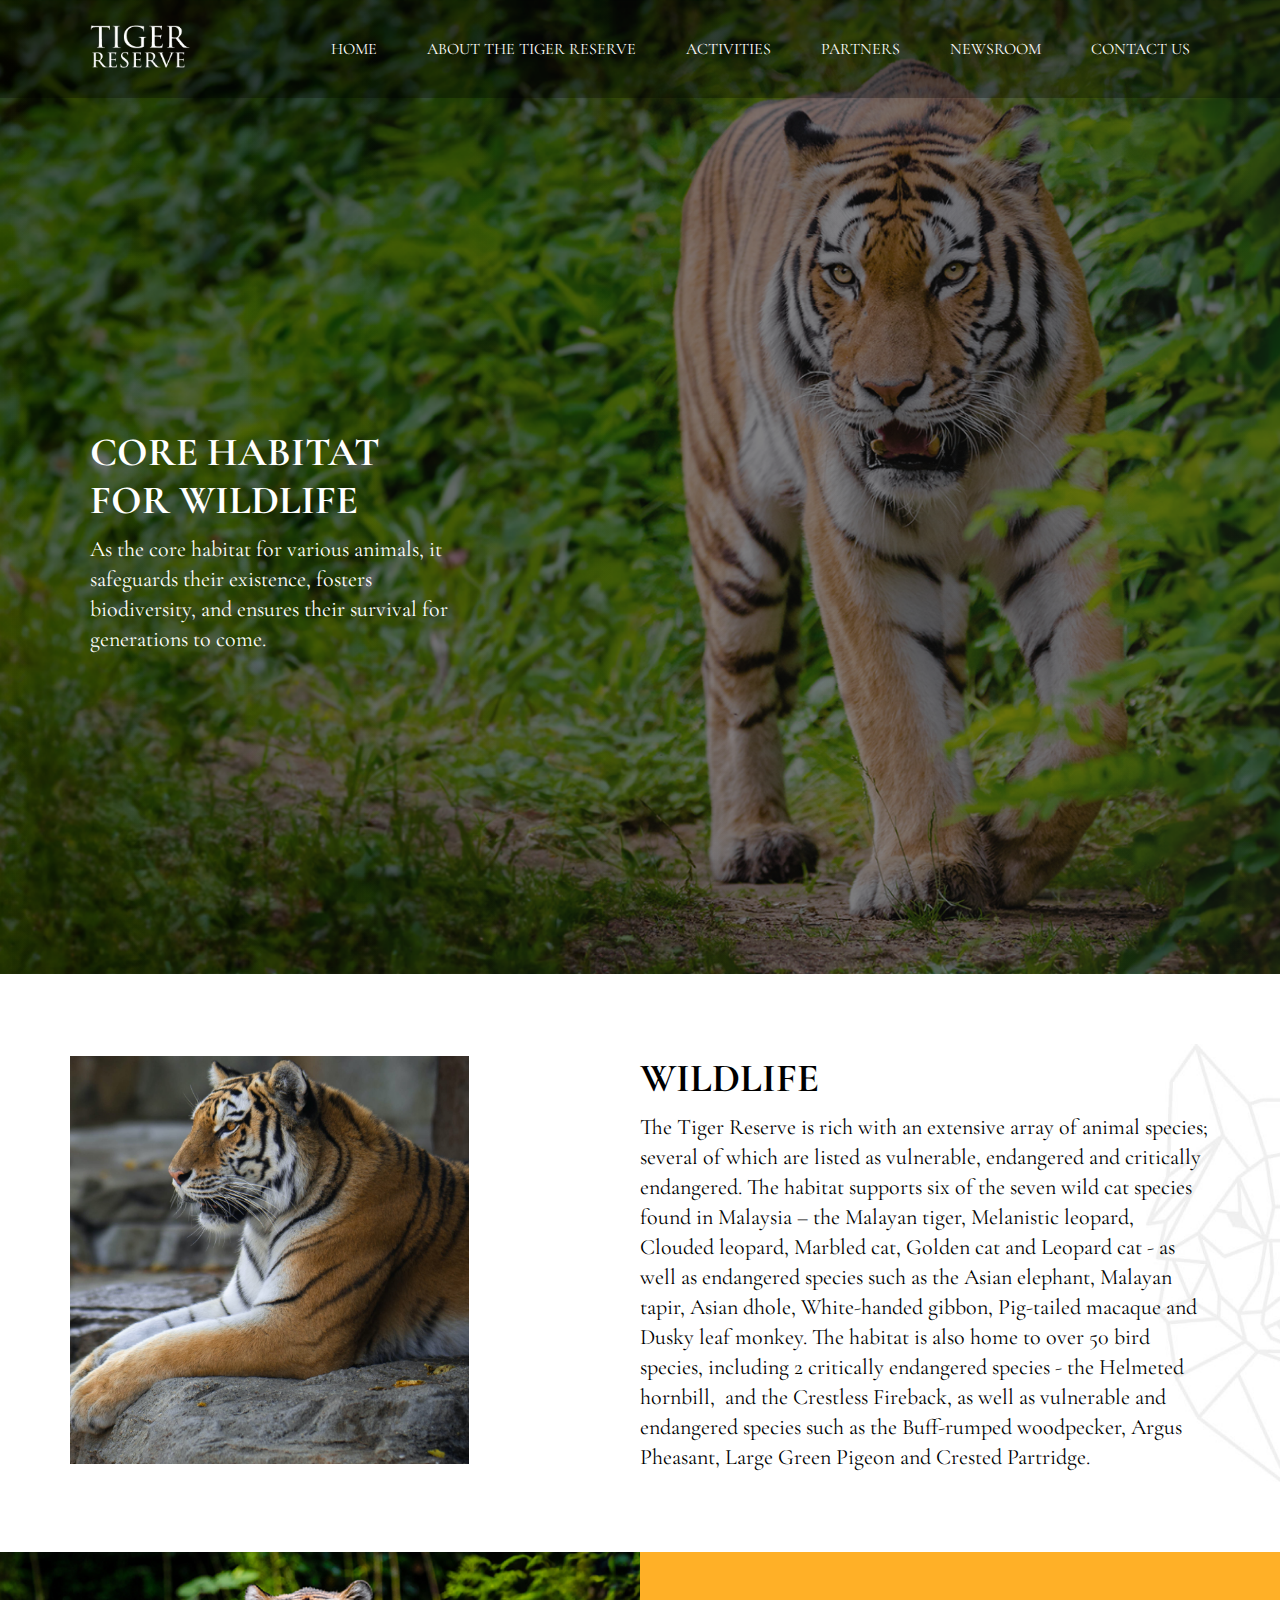
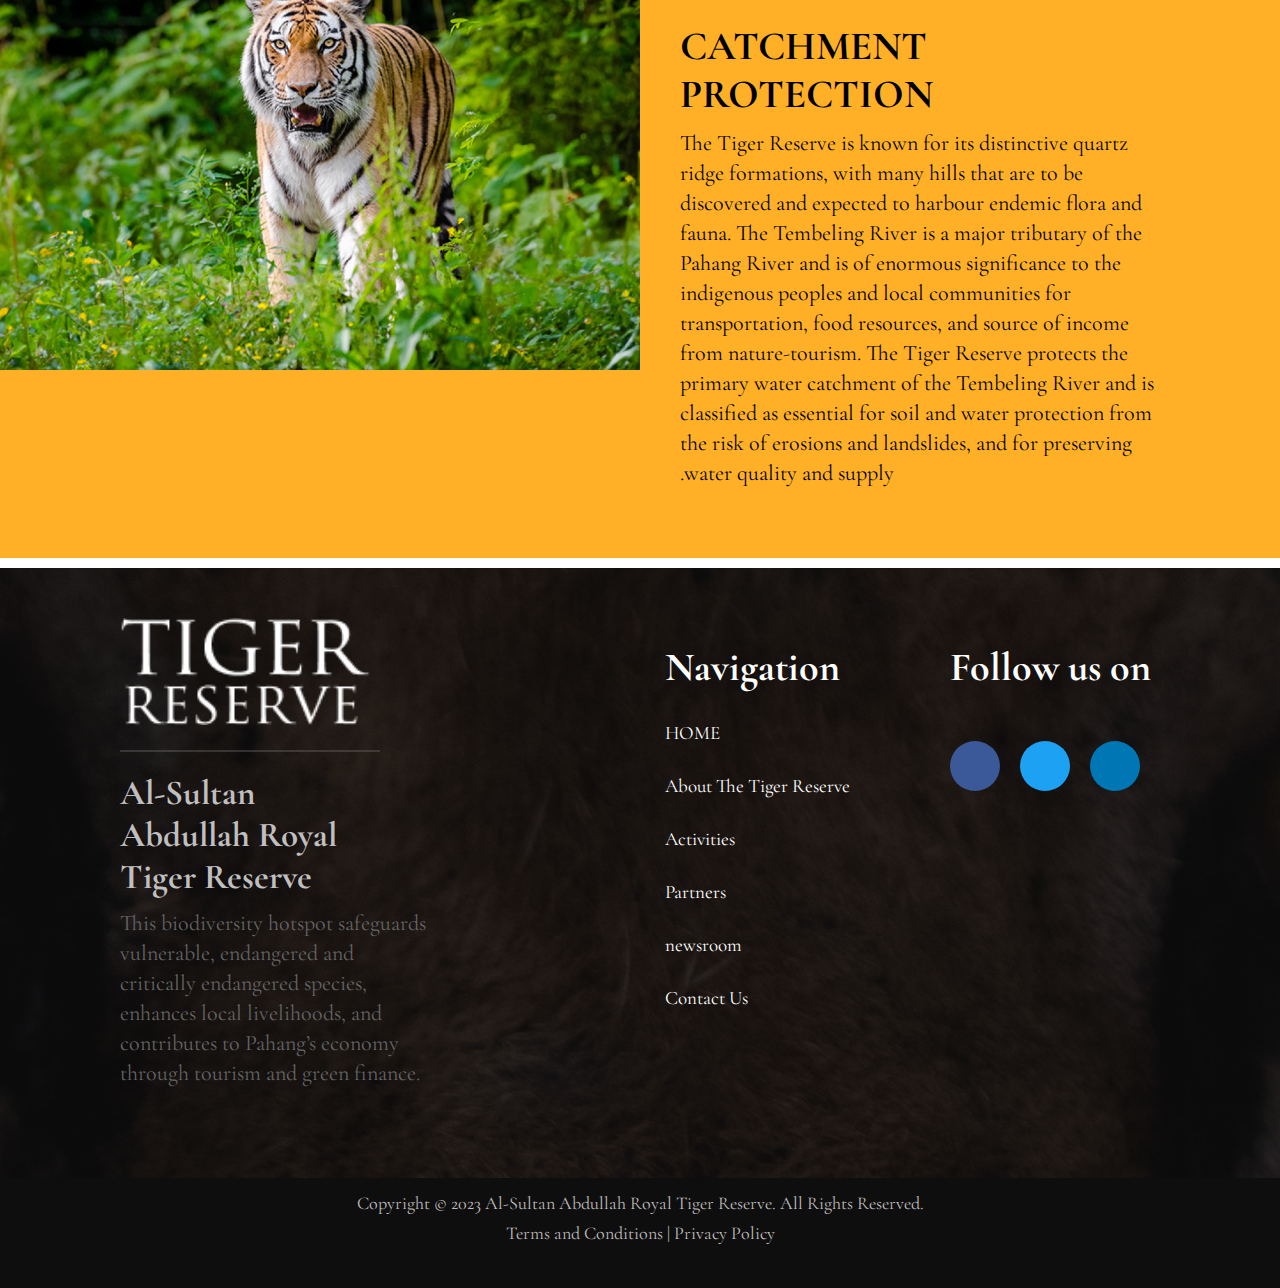
==== about.html @ 1e88d38a "add catchment section" ====
<!DOCTYPE html>
<html lang="en">
  <head>
    <meta charset="UTF-8" />
    <meta name="viewport" content="width=device-width, initial-scale=1.0" />
    <!-- google-font -->
    <link rel="preconnect" href="https://fonts.googleapis.com" />
    <link rel="preconnect" href="https://fonts.gstatic.com" crossorigin />
    <link
      href="https://fonts.googleapis.com/css2?family=Cormorant+Garamond:wght@400;700&display=swap"
      rel="stylesheet"
    />
    <!-- font-awesome -->
    <link
      rel="stylesheet"
      href="https://cdnjs.cloudflare.com/ajax/libs/font-awesome/6.4.0/css/all.min.css"
      integrity="sha512-iecdLmaskl7CVkqkXNQ/ZH/XLlvWZOJyj7Yy7tcenmpD1ypASozpmT/E0iPtmFIB46ZmdtAc9eNBvH0H/ZpiBw=="
      crossorigin="anonymous"
      referrerpolicy="no-referrer"
    />

    <!-- css -->
    <link rel="stylesheet" href="./css/style.css" />
    <link rel="stylesheet" href="./css/responsive.css" />
    <title>Document</title>
  </head>
  <body>
    <!-- header-section  -->
    <header class="about-page-header-section">
      <div class="nav-container">
        <div class="container">
          <nav>
            <a href="./index.html"
              ><img class="logo-1" src="./images/logo.png" alt="logo"
            /></a>
            <ul>
              <li><a href="/index.html">HOME</a></li>
              <li><a href="/about.html">About The Tiger Reserve</a></li>
              <li><a href="#">Activities </a></li>
              <li><a href="#">Partners</a></li>
              <li><a href="#">newsroom</a></li>
              <li><a href="#">Contact Us</a></li>
            </ul>
            <i class="fa-solid fa-bars"></i>
          </nav>
        </div>
      </div>
      <div class="container">
        <div class="banner about-page-banner">
          <h1 class="heading">Core Habitat for Wildlife</h1>
          <p>
            As the core habitat for various animals, it safeguards their
            existence, fosters biodiversity, and ensures their survival for
            generations to come.
          </p>
        </div>
      </div>
    </header>

    <!-- wild-life-section -->
    <section class="wild-life-section">
      <div class="container">
        <div class="wild-life-content">
          <div class="side-pic">
            <img
              src="./images/pexels-julissa-helmuth-3275319 1.png"
              alt="tiger"
            />
          </div>
          <div class="side-text">
            <h1>Wildlife</h1>
            <p>
              The Tiger Reserve is rich with an extensive array of animal
              species; several of which are listed as vulnerable, endangered and
              critically endangered. The habitat supports six of the seven wild
              cat species found in Malaysia – the Malayan tiger, Melanistic
              leopard, Clouded leopard, Marbled cat, Golden cat and Leopard cat
              - as well as endangered species such as the Asian elephant,
              Malayan tapir, Asian dhole, White-handed gibbon, Pig-tailed
              macaque and Dusky leaf monkey. The habitat is also home to over 50
              bird species, including 2 critically endangered species - the
              Helmeted hornbill,  and the Crestless Fireback, as well as
              vulnerable and endangered species such as the Buff-rumped
              woodpecker, Argus Pheasant, Large Green Pigeon and Crested
              Partridge. 
            </p>
          </div>
        </div>
      </div>
    </section>

    <!--  catchment-protect-section -->
    <section class="catchment-protect-section">
      <div class="container">
        <div class="catchment-protect-text">
          <h1>Catchment Protection</h1>
          <p>
            The Tiger Reserve is known for its distinctive quartz ridge
            formations, with many hills that are to be discovered and expected
            to harbour endemic flora and fauna. The Tembeling River is a major
            tributary of the Pahang River and is of enormous significance to the
            indigenous peoples and local communities for transportation, food
            resources, and source of income from nature-tourism. The Tiger
            Reserve protects the primary water catchment of the Tembeling River
            and is classified as essential for soil and water protection from
            the risk of erosions and landslides, and for preserving water
            quality and supply. 
          </p>
        </div>
      </div>
    </section>

    <!-- footer -->
    <footer>
      <div class="container">
        <div class="footer-content">
          <div class="logo">
            <a href="./index.html"
              ><img
                class="logo-1 logo-1-big"
                src="./images/logo.png"
                alt="logo"
            /></a>
            <h2>Al-Sultan Abdullah Royal Tiger Reserve</h2>
            <p>
              This biodiversity hotspot safeguards vulnerable, endangered and
              critically endangered species, enhances local livelihoods, and
              contributes to Pahang’s economy through tourism and green finance.
            </p>
          </div>
          <div class="others">
            <div class="navigation">
              <h2>Navigation</h2>
              <ul>
                <li><a href="/">HOME</a></li>
                <li><a href="#">About The Tiger Reserve</a></li>
                <li><a href="#">Activities </a></li>
                <li><a href="#">Partners</a></li>
                <li><a href="#">newsroom</a></li>
                <li><a href="#">Contact Us</a></li>
              </ul>
            </div>
            <div class="follow-us">
              <h2>Follow us on</h2>
              <div class="social-icons">
                <i
                  class="fa-brands fa-facebook-f"
                  style="background-color: #3b5998"
                ></i>
                <i
                  class="fa-brands fa-twitter"
                  style="background-color: #1da1f2"
                ></i>
                <i
                  class="fa-brands fa-linkedin-in"
                  style="background-color: #0077b5"
                ></i>
              </div>
            </div>
          </div>
        </div>
      </div>
      <div class="copyright-section">
        <p>
          Copyright © 2023 Al-Sultan Abdullah Royal Tiger Reserve. All Rights
          Reserved. <br />
          Terms and Conditions | Privacy Policy
        </p>
      </div>
    </footer>
  </body>
</html>
---- css/style.css ----
* {
  margin: 0;
  padding: 0;
  box-sizing: border-box;
}

body {
  font-family: "Cormorant Garamond", serif;
}
.container {
  max-width: 1140px;
  width: 100%;
  margin: 0 auto;
}
/* common-css */
img {
  width: 100%;
}
h1 {
  font-size: 40px;
  margin: 10px 0;
  text-transform: uppercase;
}
p {
  font-size: 22px;
  margin: 10px 0;
  line-height: 30px;
  text-transform: none;
}
.btn {
  padding: 13.5px 25px 14.4px 25px;
  text-align: center;
  border: none;
  background-color: #f41a27;
  border-radius: 25px;
  color: #fff;
  font-weight: 600;
  font-size: 16px;
  transition: 0.3s ease-in-out;
}
.btn:hover {
  background-color: #dd0a18;
}
ul li {
  list-style: none;
}
a {
  color: #fff;
  text-decoration: none;
}
/* header */
.home-page-header {
  text-transform: uppercase;
  background-image: url("../images/pexels-tom-fisk-2739664\ 1.png"),
    linear-gradient(rgba(0, 0, 0, 0.4), rgba(0, 0, 0, 0.7));
  background-blend-mode: overlay;

  background-position: center;
  background-size: cover;
  background-repeat: no-repeat;
  color: rgba(255, 255, 255, 0.7);
}
.logo-1 {
  width: 100px;
}
.nav-container {
  background-image: url(),
    linear-gradient(rgba(0, 0, 0, 0.3), rgba(0, 0, 0, 0.3));
  background-blend-mode: overlay;
}
nav {
  padding: 25px 20px;
}
.fa-bars {
  display: none;
}
nav,
nav ul {
  display: flex;
  align-items: center;
  justify-content: space-between;
}
ul li {
  margin-left: 50px;
}
/* banner */
.banner {
  padding: 320px 0;
  text-align: center;
}
.banner p {
  width: 70%;
  margin: 0 auto;
}
/* main */
main section {
  margin-top: 10px;
}

/* discovering-section */
.discovering-section,
.ecosystem-services-section {
  text-transform: uppercase;
  background-image: url("../images/tiger-eating.png");
  background-position: center;
  background-size: cover;
  background-repeat: no-repeat;
  color: #000;
}
.discovering-content {
  display: flex;
  justify-content: flex-end;
  align-items: center;
  margin-left: 400px;
}
.contents {
  background-color: rgba(255, 176, 39, 1);
  padding: 40px;
  width: 700px;
  height: auto;
  margin: 100px 50px;
}
.contents h1 {
  width: 70%;
  font-size: 40px;
}
.contents p {
  color: #000;
  font-size: 16px;
  line-height: 25px;
  font-family: Georgia, "Times New Roman", Times, serif;
  text-transform: none;
}
.contents button {
  margin: 20px 0;
}

/* ecosystem-services-section */
.ecosystem-services-section {
  background-image: url("../images/forest-3.png");
  background-position: center;
  background-size: cover;
  background-repeat: no-repeat;
  color: #fff;
}
.ecosystem-services-section h1 {
  text-transform: uppercase;
}
.ecosystem-services-container {
  background-color: rgba(0, 0, 0, 0.6);
  width: 50%;
  text-align: start;
}
.services-contents {
  padding: 100px 20px;
}
.services-texts {
  width: 90%;
}
.services-texts h1 {
  color: #ffb027;
}

/* footer */
footer {
  margin-top: 10px;
  background-image: url("/images/pexels-sukh-winder-5611636\ 1.png");
  background-color: rgb(14, 14, 14);
  background-position: center;
  background-size: cover;
  background-repeat: no-repeat;

  color: #fff;
}
.footer-content {
  padding: 50px;
}
.footer-content,
.others {
  color: #fff;
  display: flex;
  justify-content: space-between;
  align-items: start;
}
.logo {
  width: 50%;
}
.logo-1-big {
  margin-bottom: 20px;
  width: 250px;
}

.big {
  font-size: 80px;
}
.logo h1 {
  font-size: 65px;
  padding-bottom: 10px;
}
.logo h2 {
  border-top: 2px solid #7272725e;
  font-size: 35px;
  width: 50%;
  color: #c0bfbf;
  padding-top: 20px;
}
.logo p {
  width: 60%;
  text-align: start;
  color: #656565;
}
.navigation {
  margin-right: 100px;
}
.navigation ul {
  display: flex;
  flex-direction: column;
  justify-content: center;
}
.navigation h2,
.follow-us h2 {
  margin-bottom: 30px;
  font-size: 40px;
  margin-top: 25px;
}
.navigation ul li {
  margin: 0;
  margin-bottom: 30px;
  font-size: 19px;
}
.social-icons {
  display: flex;
  flex-wrap: wrap;
}
.fa-brands {
  font-size: 30px;
  width: 30px;
  height: 30px;
  padding: 25px;
  margin-right: 20px;
  border-radius: 50%;
  display: flex;
  justify-content: center;
  align-items: center;
  margin-top: 20px;
}
.fa-brands:hover {
  cursor: pointer;
}

.copyright-section {
  margin-top: 30px;
  background-color: rgb(14, 14, 14);
  padding: 10px 20px 40px;
  color: #c0bfbf;
}
.copyright-section p {
  text-align: center;
  font-size: 18px;
  margin: 0;
  padding: 0;
}
/* about-page-header-section */
.about-page-header-section {
  text-transform: uppercase;
  background-image: url("../images/tiger-bg.png"),
    linear-gradient(to left, rgba(0, 0, 0, 0.9), rgba(0, 0, 0, 0.99));

  background-position: center;
  background-size: cover;
  background-repeat: no-repeat;
  color: #fff;
}
.about-page-banner {
  text-align: start;
  width: 50%;
  padding: 320px 20px;
}
.about-page-banner p {
  margin: 0;
}
.about-page-banner h1 {
  width: 70%;
}

/* wild-life-section */

.wild-life-section {
  background-image: url("../images/Section.png");
  background-position: right;
  background-size: contain;
  background-repeat: no-repeat;
  margin: 70px 0;
}
.wild-life-content {
  display: flex;
  justify-content: space-between;
  align-items: center;
  margin-top: 10px;
}
.wild-life-content div {
  width: 50%;
}
.side-pic img {
  width: 70%;
}
/* catchment-protect-section */
.catchment-protect-section {
  background: #ffb027 url("../images/tiger-1.png") no-repeat;
  direction: rtl;
  background-size: 50% auto;
  width: 100%;
}
.catchment-protect-text {
  padding: 60px 40px;
  width: 50%;
  text-align: left;
}
---- css/responsive.css ----
@media screen and (max-width: 576px) {
  .container {
    width: 90%;
  }
  /* common-css */
  img {
    width: 90%;
  }
  h1 {
    font-size: 27px;
  }
  p {
    font-size: 17px;
    line-height: 25px;
  }
  .btn {
    padding: 10px 20px;
    font-size: 16px;
    width: 100%;
  }
  /* header */
  .title {
    font-size: 17px;
    color: #fff;
    width: 5%;
    margin: 0;
  }
  .title-span {
    font-size: 22px;
  }
  nav {
    padding: 20px 20px;
  }
  .fa-bars {
    font-size: 20px;
    display: block;
  }
  ul li {
    display: none;
  }
  /* banner */
  .banner {
    padding: 150px 0;
    text-align: center;
  }
  .banner p {
    width: 100%;
  }
  /* discovering-section */
  .discovering-content {
    justify-content: center;
    margin-left: 10px;
  }
  .contents {
    background-color: rgba(255, 176, 39, 1);
    padding: 30px 20px;
    width: 700px;
    height: auto;
    margin: 100px 20px;
  }
  .contents h1 {
    width: 100%;
    font-size: 25px;
    margin: 0;
  }
  .contents p {
    font-size: 14px;
    line-height: 22px;
  }
  .contents button {
    margin: 5px 0;
  }

  /* ecosystem-services-section */
  .ecosystem-services-container {
    width: 100%;
    text-align: start;
  }
  .services-contents {
    display: flex;
    justify-content: flex-end;
    padding: 100px 20px;
  }
  .services-texts {
    width: 100%;
  }

  /* footer */
  footer {
    padding: 50px 0 0;
    color: #fff;
  }
  .footer-content {
    padding: 50px 20px;
    padding: 0;
  }
  .footer-content,
  .others {
    flex-direction: column;
  }
  .logo {
    width: 100%;
    text-align: center;
  }
  .big {
    font-size: 50px;
  }
  .logo h1 {
    font-size: 45px;
    padding-bottom: 10px;
  }
  .logo h2 {
    border-top: 2px solid #7272725e;
    font-size: 30px;
    width: 100%;
    color: #c0bfbf;
    padding-top: 20px;
  }
  .logo-1-big {
    margin-bottom: 20px;
    width: 220px;
  }
  .logo p {
    width: 100%;
    text-align: start;
    color: #656565;
    text-align: center;
  }
  .navigation {
    margin-right: 100px;
  }
  .navigation ul {
    display: flex;
    flex-direction: column;
    justify-content: center;
  }
  .navigation h2,
  .follow-us h2 {
    font-size: 35px;
    margin-top: 25px;
  }
  .navigation ul li {
    display: block;
  }
  .social-icons {
    display: flex;
  }
  .fa-brands {
    font-size: 20px;
    width: 18px;
    height: 18px;
    padding: 20px;
    margin-right: 20px;
    margin-top: 0;
  }

  .copyright-section {
    margin-top: 30px;
  }
  .copyright-section p {
    text-align: center;
    font-size: 14px;
    margin: 0;
    padding: 0;
  }
  /* about page header */
  .about-page-banner {
    text-align: start;
    width: 100%;
  }
  .about-page-banner p {
    margin: 0;
  }
  .about-page-banner h1 {
    width: 100%;
  }

  /* wild-life-section */

.wild-life-section {
  background-image: none;
  margin: 70px 0;
}
.wild-life-content {
  flex-direction: column;
  margin-top: 10px;
}
.wild-life-content div {
  width: 100%;
}
.side-pic img {
  width: 100%;
  margin-bottom: 30px;
}
/* catchment-protect-section */
.catchment-protect-section {
  background: #ffb027 url("../images/tiger-1.png") no-repeat;
  /* direction: rtl; */
  background-size: 100% ;
  width: 100%;
}
.catchment-protect-text {
  padding: 60px 20px;
  width: 100%;
  text-align: left;
}
}

@media screen and (min-width: 577px) and (max-width: 992px) {
  .container {
    width: 90%;
  }
  /* common-css */
  img {
    width: 90%;
  }
  h1 {
    font-size: 40px;
  }
  p {
    font-size: 19px;
    line-height: 25px;
  }
  /* header */
  .title {
    font-size: 20px;
    color: #fff;
    width: 5%;
    margin: 0;
  }
  .title-span {
    font-size: 25px;
  }
  nav {
    padding: 20px 20px;
  }
  .fa-bars {
    font-size: 25px;
    display: block;
  }
  ul li {
    display: none;
  }
  /* banner */
  .banner {
    padding: 150px 0;
    text-align: center;
  }

  /* discovering-section */
  .discovering-content {
    justify-content: end;
    margin-left: 40px;
  }
  .contents {
    padding: 30px 20px;
    width: 700px;
    height: auto;
    margin: 180px 20px;
  }
  .contents h1 {
    width: 80%;
    font-size: 35px;
    margin: 0;
  }
  .contents p {
    font-size: 16px;
    line-height: 25px;
  }
  .contents button {
    margin: 5px 0;
  }
  /* ecosystem-services-section */
  .ecosystem-services-container {
    width: 100%;
    text-align: start;
  }
  .services-contents {
    display: flex;
    justify-content: flex-end;
    padding: 100px 20px;
  }
  .services-texts {
    width: 100%;
  }

  /* footer */
  footer {
    padding: 50px 0 0;
    color: #fff;
  }
  .footer-content {
    padding: 50px 20px;
    flex-direction: column;
  }
  .logo {
    width: 100%;
    text-align: center;
  }
  .big {
    font-size: 50px;
  }
  .logo-1-big{
    margin-bottom: 30px;
    width: 250px;
  }
  .logo h1 {
    font-size: 45px;
    padding-bottom: 10px;
  }
  .logo h2 {
    border-top: 2px solid #7272725e;
    font-size: 30px;
    width: 100%;
    color: #c0bfbf;
    padding-top: 20px;
  }
  .logo p {
    width: 100%;
    text-align: start;
    color: #656565;
    text-align: center;
  }
  .navigation {
    margin-right: 100px;
  }
  .navigation ul {
    display: flex;
    flex-direction: column;
    justify-content: center;
  }
  .navigation h2,
  .follow-us h2 {
    font-size: 35px;
    margin-top: 25px;
  }
  .navigation ul li {
    display: block;
    font-size: 20px;
  }
  .social-icons {
    display: flex;
    flex-wrap: wrap;
  }
  .fa-brands {
    font-size: 25px;
    width: 20px;
    height: 20px;
    padding: 25px;
    margin-right: 20px;
  }
  .copyright-section p {
    text-align: center;
    font-size: 14px;
    margin: 0;
    padding: 0;
  }

  /* about page header */
  .about-page-banner {
    text-align: start;
    width: 100%;
  }
  .about-page-banner p {
    margin: 0;
  }
  .about-page-banner h1 {
    width: 100%;
  }
/* wild-life-section */

.wild-life-section {
  background-image: none;
  margin: 70px 0;
}
.wild-life-content {
  flex-direction: column;
  margin-top: 10px;
}
.wild-life-content div {
  width: 100%;
}
.side-pic img {
  width: 100%;
  margin-bottom: 30px;
}
/* catchment-protect-section */

}
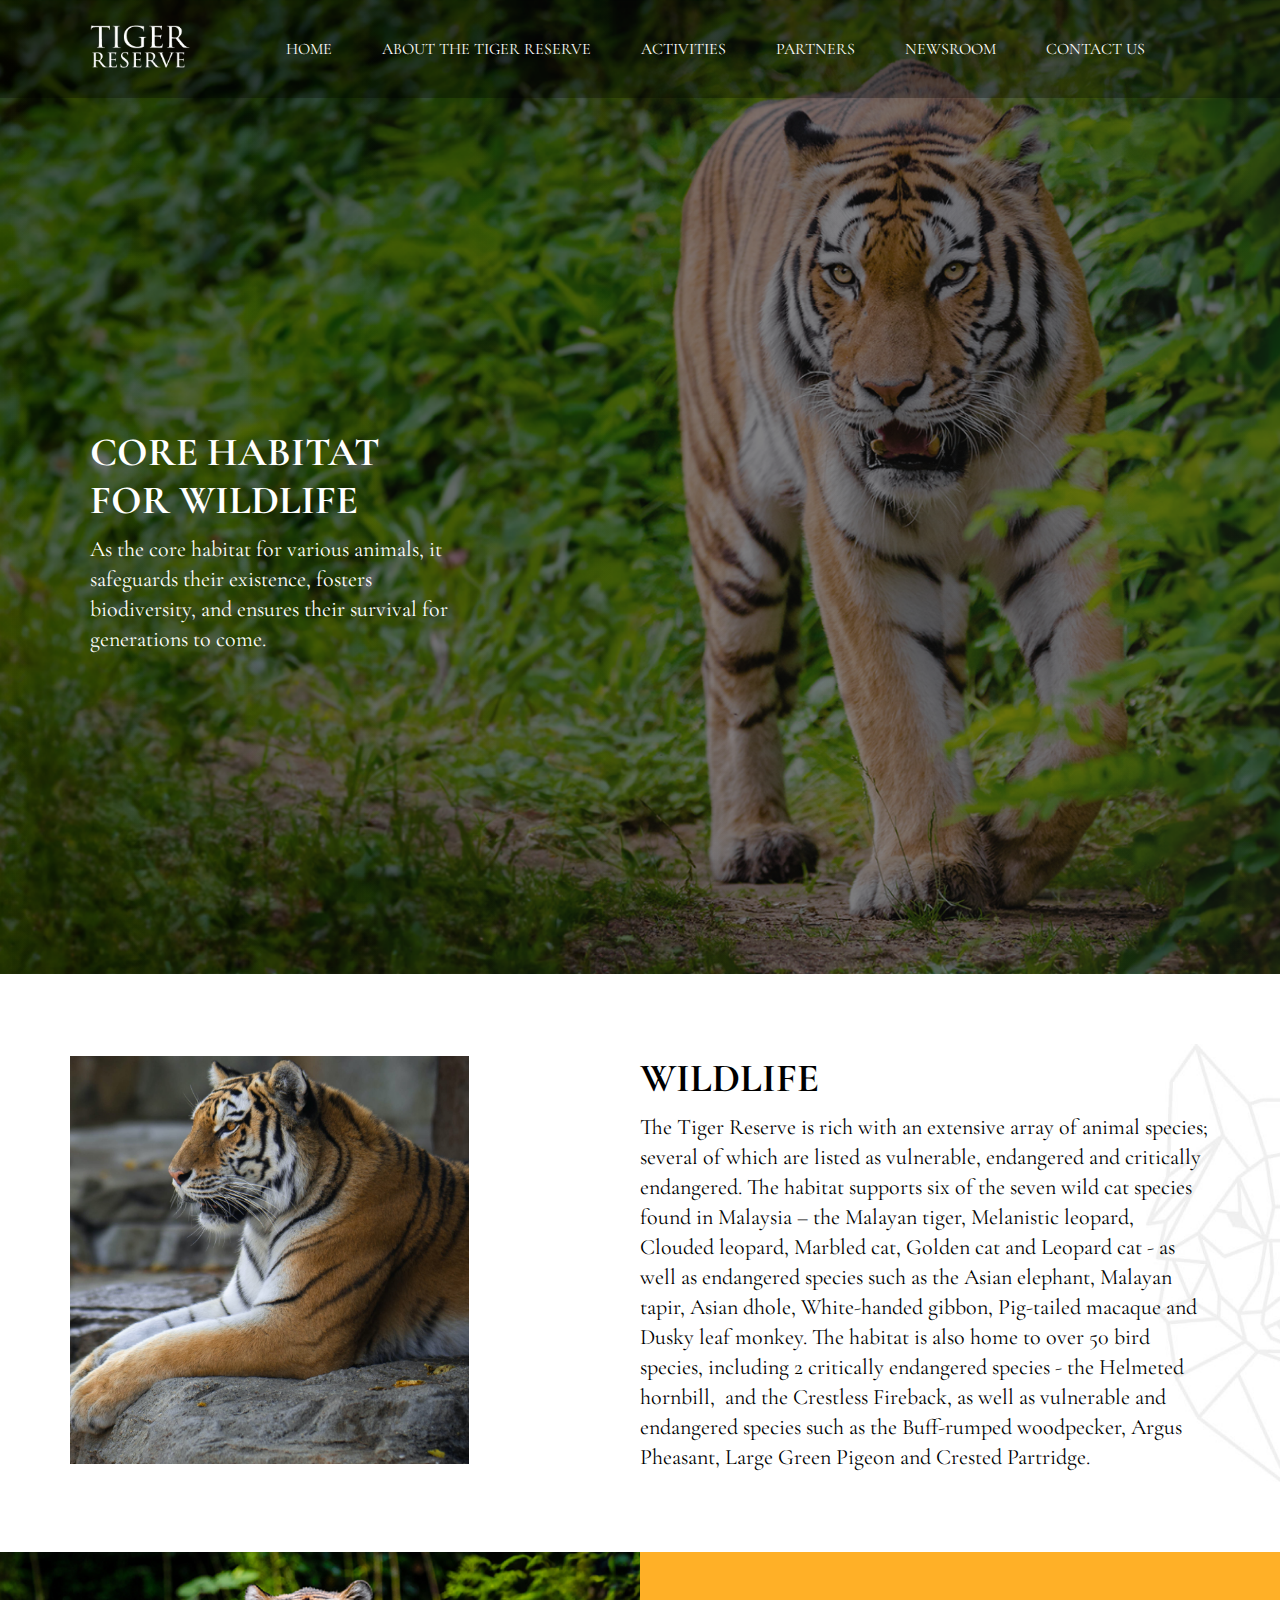
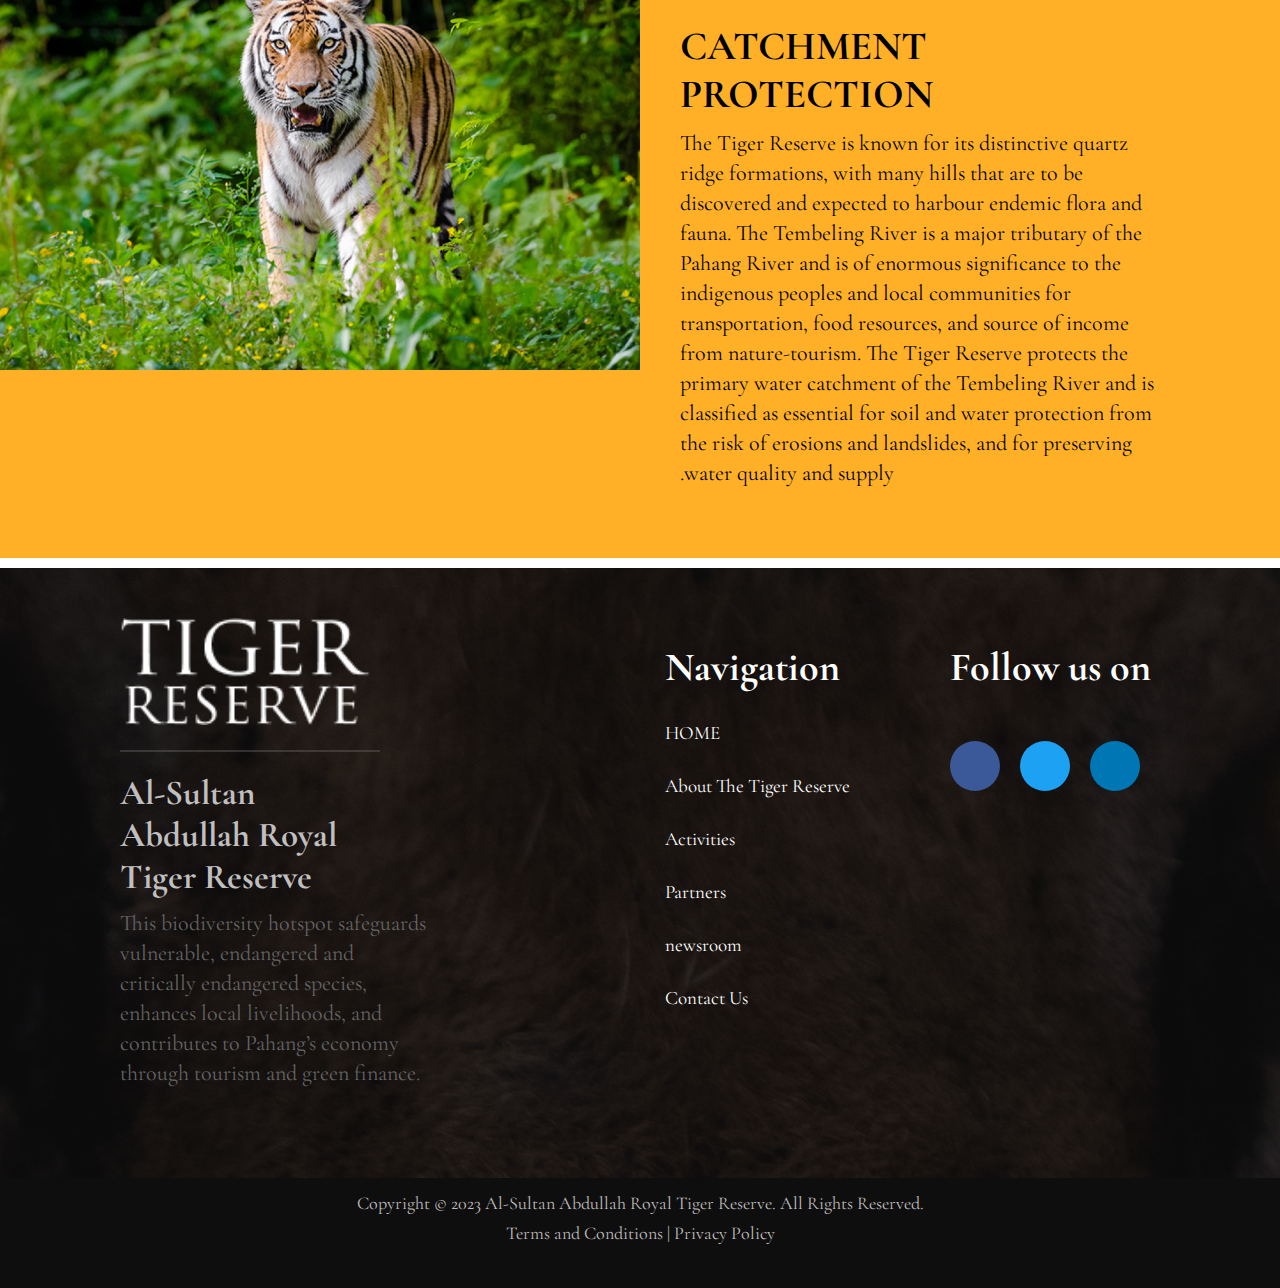
==== commit 56280cb6: "make nav responsive" ====
--- a/about.html
+++ b/about.html
@@ -30,18 +30,29 @@
       <div class="nav-container">
         <div class="container">
           <nav>
-            <a href="./index.html"
-              ><img class="logo-1" src="./images/logo.png" alt="logo"
-            /></a>
-            <ul>
-              <li><a href="/index.html">HOME</a></li>
+            <a href="./index.html"><img class="logo-1" src="./images/logo.png" alt="logo"></a>
+            <ul class="full-nav">
+              <li><a href="/">HOME</a></li>
               <li><a href="/about.html">About The Tiger Reserve</a></li>
               <li><a href="#">Activities </a></li>
               <li><a href="#">Partners</a></li>
               <li><a href="#">newsroom</a></li>
               <li><a href="#">Contact Us</a></li>
             </ul>
-            <i class="fa-solid fa-bars"></i>
+            <div class="short-nav">
+              <li>
+                <i class="fa-solid fa-bars menu-bar"></i>
+                <ul class="dropdown">
+                  <li><a href="/">HOME</a></li>
+                  <li><a href="/about.html">About The Tiger Reserve</a></li>
+                  <li><a href="#">Activities </a></li>
+                  <li><a href="#">Partners</a></li>
+                  <li><a href="#">newsroom</a></li>
+                  <li><a href="#">Contact Us</a></li>
+                </ul>
+              </li>
+            </div>
+            
           </nav>
         </div>
       </div>
--- a/css/style.css
+++ b/css/style.css
@@ -41,7 +41,7 @@
 .btn:hover {
   background-color: #dd0a18;
 }
-ul li {
+li {
   list-style: none;
 }
 a {
@@ -71,18 +71,25 @@
 nav {
   padding: 25px 20px;
 }
+
+nav,
+nav > ul {
+  display: flex;
+  align-items: center;
+  justify-content: space-between;
+}
+ul > li {
+  margin-left: 50px;
+}
 .fa-bars {
   display: none;
-}
-nav,
-nav ul {
-  display: flex;
-  align-items: center;
-  justify-content: space-between;
-}
-ul li {
-  margin-left: 50px;
-}
+  cursor: pointer;
+}
+.dropdown{
+  display: none;
+}
+ 
+
 /* banner */
 .banner {
   padding: 320px 0;
--- a/css/responsive.css
+++ b/css/responsive.css
@@ -7,10 +7,10 @@
     width: 90%;
   }
   h1 {
-    font-size: 27px;
+    font-size: 30px;
   }
   p {
-    font-size: 17px;
+    font-size: 15px;
     line-height: 25px;
   }
   .btn {
@@ -35,9 +35,41 @@
     font-size: 20px;
     display: block;
   }
-  ul li {
+  .full-nav {
     display: none;
   }
+ /* menu-bar */
+ .short-nav{
+   
+  position: relative;
+}
+.dropdown {
+  display: none;
+  width: 100%;
+  margin: 0 auto;
+  width: 250px;
+  
+}
+nav li:hover .dropdown {
+  display: block;
+  position: absolute;
+  padding: 20px 20px;
+  background-color: #222222de;
+  top: 0px;;
+  left: -250px;
+}
+.dropdown li {
+  margin-top: 10px;
+  color: #fff;
+}
+ul li {
+  margin-left: 0px;
+}
+.dropdown > li a {
+  color: #fff;
+  font-size: 14px;
+}
+
   /* banner */
   .banner {
     padding: 150px 0;
@@ -159,7 +191,7 @@
   }
   .copyright-section p {
     text-align: center;
-    font-size: 14px;
+    font-size: 12px;
     margin: 0;
     padding: 0;
   }
@@ -177,33 +209,33 @@
 
   /* wild-life-section */
 
-.wild-life-section {
-  background-image: none;
-  margin: 70px 0;
-}
-.wild-life-content {
-  flex-direction: column;
-  margin-top: 10px;
-}
-.wild-life-content div {
-  width: 100%;
-}
-.side-pic img {
-  width: 100%;
-  margin-bottom: 30px;
-}
-/* catchment-protect-section */
-.catchment-protect-section {
-  background: #ffb027 url("../images/tiger-1.png") no-repeat;
-  /* direction: rtl; */
-  background-size: 100% ;
-  width: 100%;
-}
-.catchment-protect-text {
-  padding: 60px 20px;
-  width: 100%;
-  text-align: left;
-}
+  .wild-life-section {
+    background-image: none;
+    margin: 70px 0;
+  }
+  .wild-life-content {
+    flex-direction: column;
+    margin-top: 10px;
+  }
+  .wild-life-content div {
+    width: 100%;
+  }
+  .side-pic img {
+    width: 100%;
+    margin-bottom: 30px;
+  }
+  /* catchment-protect-section */
+  .catchment-protect-section {
+    background: #ffb027 url("../images/tiger-1.png") no-repeat;
+    /* direction: rtl; */
+    background-size: 100%;
+    width: 100%;
+  }
+  .catchment-protect-text {
+    padding: 60px 20px;
+    width: 100%;
+    text-align: left;
+  }
 }
 
 @media screen and (min-width: 577px) and (max-width: 992px) {
@@ -238,9 +270,39 @@
     font-size: 25px;
     display: block;
   }
-  ul li {
+  .full-nav {
     display: none;
   }
+  /* menu-bar */
+ .short-nav{
+   
+  position: relative;
+}
+.dropdown {
+  display: none;
+  width: 100%;
+  margin: 0 auto;
+  width: 250px;
+}
+nav li:hover .dropdown {
+  display: block;
+  position: absolute;
+  padding: 30px 20px;
+  background-color: #222222de;
+  top: 0px;;
+  left: -200px;
+}
+.dropdown li {
+  margin-top: 20px;
+  color: #fff;
+}
+ul li {
+  margin-left: 0px;
+}
+.dropdown > li a {
+  color: #fff;
+  font-size: 16px;
+}
   /* banner */
   .banner {
     padding: 150px 0;
@@ -300,7 +362,7 @@
   .big {
     font-size: 50px;
   }
-  .logo-1-big{
+  .logo-1-big {
     margin-bottom: 30px;
     width: 250px;
   }
@@ -367,25 +429,22 @@
   .about-page-banner h1 {
     width: 100%;
   }
-/* wild-life-section */
-
-.wild-life-section {
-  background-image: none;
-  margin: 70px 0;
-}
-.wild-life-content {
-  flex-direction: column;
-  margin-top: 10px;
-}
-.wild-life-content div {
-  width: 100%;
-}
-.side-pic img {
-  width: 100%;
-  margin-bottom: 30px;
-}
-/* catchment-protect-section */
-
-}
-
-
+  /* wild-life-section */
+
+  .wild-life-section {
+    background-image: none;
+    margin: 70px 0;
+  }
+  .wild-life-content {
+    flex-direction: column;
+    margin-top: 10px;
+  }
+  .wild-life-content div {
+    width: 100%;
+  }
+  .side-pic img {
+    width: 100%;
+    margin-bottom: 30px;
+  }
+  /* catchment-protect-section */
+}
